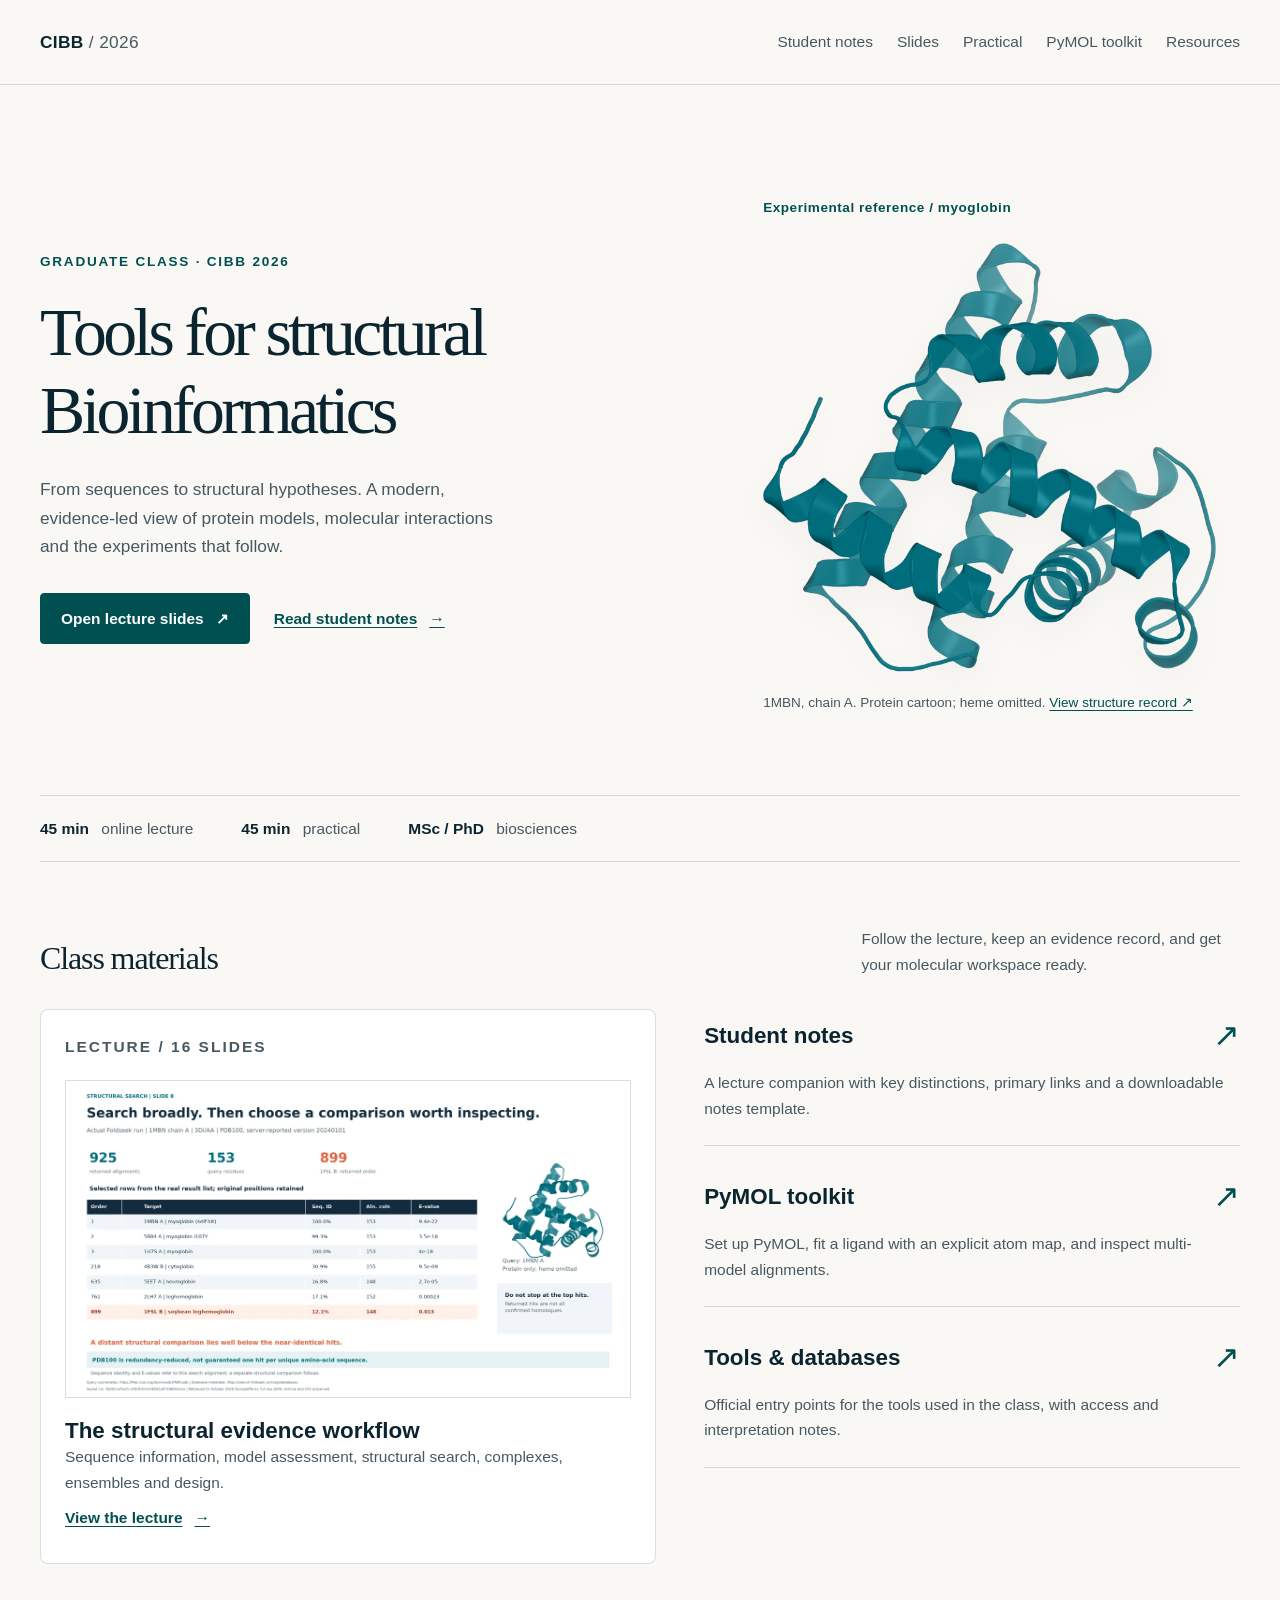
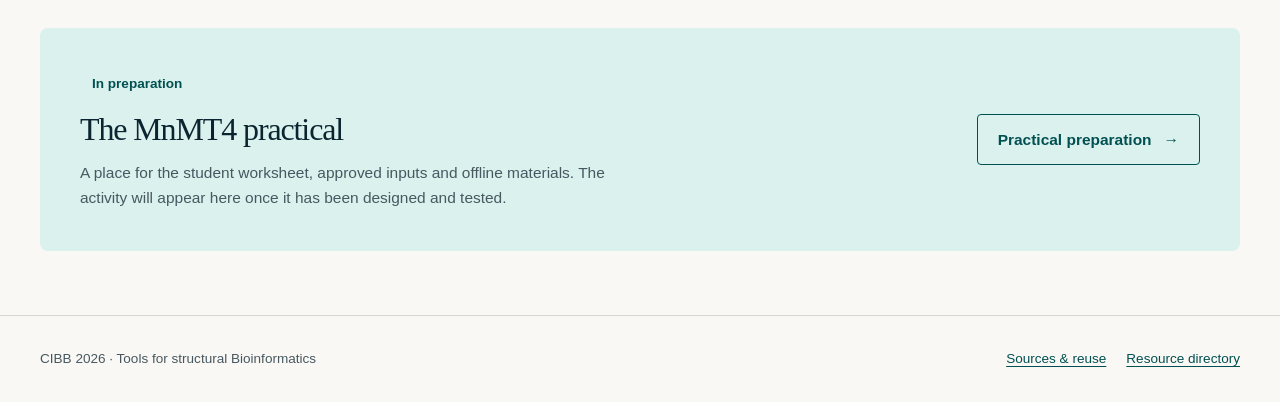
==== docs/index.html @ 9d2aa91b "Initial CIBB 2026 course site" ====
<!doctype html>
<html lang="en"><head><meta charset="utf-8"><meta name="viewport" content="width=device-width, initial-scale=1">
<title>Tools for structural Bioinformatics | CIBB 2026</title><meta name="description" content="A graduate-level class connecting protein sequences, structural predictions, comparison and molecular interactions. Lecture materials, notes and PyMOL tools.">
<meta property="og:title" content="Tools for structural Bioinformatics"><meta property="og:description" content="A graduate-level class connecting protein sequences, structural predictions, comparison and molecular interactions. Lecture materials, notes and PyMOL tools.">
<meta property="og:type" content="website"><meta property="og:image" content="assets/images/myoglobin.webp">
<link rel="preconnect" href="https://api.fontshare.com"><link rel="preconnect" href="https://cdn.fontshare.com" crossorigin>
<link rel="stylesheet" href="assets/base.css"><link rel="stylesheet" href="assets/site.css">
<script src="assets/site.js" defer></script></head><body><a class="skip-link" href="#main">Skip to content</a>
<header class="site-header"><div class="wrap nav-wrap"><a class="wordmark" href="index.html">CIBB<span> / 2026</span></a>
<button class="menu-toggle" data-menu aria-expanded="false" aria-controls="main-navigation">Menu</button>
<nav id="main-navigation" class="main-nav" aria-label="Primary"><a href="notes.html">Student notes</a><a href="slides.html">Slides</a><a href="practical.html">Practical</a><a href="toolkit.html">PyMOL toolkit</a><a href="resources.html">Resources</a></nav></div></header><main id="main"><div class="wrap">
<section class="hero" aria-labelledby="course-title"><div>
<p class="eyebrow">Graduate class · CIBB 2026</p><h1 id="course-title">Tools for structural Bioinformatics</h1>
<p class="lede">From sequences to structural hypotheses. A modern, evidence-led view of protein models, molecular interactions and the experiments that follow.</p>
<div class="hero-actions"><a class="button" href="slides.html">Open lecture slides <span aria-hidden="true">↗</span></a>
<a class="text-link" href="notes.html">Read student notes <span aria-hidden="true">→</span></a></div>
</div><figure class="hero-figure"><p class="figure-label">Experimental reference / myoglobin</p>
<img src="assets/images/myoglobin.webp" width="640" height="600" alt="Teal cartoon of the experimental sperm-whale myoglobin fold" fetchpriority="high">
<figcaption>1MBN, chain A. Protein cartoon; heme omitted. <a href="https://www.rcsb.org/structure/1MBN" target="_blank" rel="noopener noreferrer">View structure record ↗</a></figcaption>
</figure></section>
<div class="course-strip"><span><strong>45 min</strong> online lecture</span><span><strong>45 min</strong> practical</span><span><strong>MSc / PhD</strong> biosciences</span></div>
<section class="section" aria-labelledby="materials-title"><div class="section-heading"><h2 id="materials-title">Class materials</h2>
<p>Follow the lecture, keep an evidence record, and get your molecular workspace ready.</p></div>
<div class="materials"><article class="featured-material"><p class="eyebrow">Lecture / 16 slides</p>
<a href="slides.html#slide-8"><img src="assets/images/foldseek-search.webp" width="1200" height="675" loading="lazy" alt="Lecture slide showing the real myoglobin Foldseek search and the PDB100 caveat"></a>
<h3><a href="slides.html">The structural evidence workflow</a></h3><p>Sequence information, model assessment, structural search, complexes, ensembles and design.</p>
<a class="text-link" href="slides.html">View the lecture <span aria-hidden="true">→</span></a></article>
<div><a class="material-link" href="notes.html"><div class="row"><h3>Student notes</h3><span class="arrow" aria-hidden="true">↗</span></div><p>A lecture companion with key distinctions, primary links and a downloadable notes template.</p></a>
<a class="material-link" href="toolkit.html"><div class="row"><h3>PyMOL toolkit</h3><span class="arrow" aria-hidden="true">↗</span></div><p>Set up PyMOL, fit a ligand with an explicit atom map, and inspect multi-model alignments.</p></a>
<a class="material-link" href="resources.html"><div class="row"><h3>Tools &amp; databases</h3><span class="arrow" aria-hidden="true">↗</span></div><p>Official entry points for the tools used in the class, with access and interpretation notes.</p></a></div></div></section>
<section class="practical-banner" aria-labelledby="practical-title"><div><span class="status">In preparation</span><h2 id="practical-title">The MnMT4 practical</h2>
<p>A place for the student worksheet, approved inputs and offline materials. The activity will appear here once it has been designed and tested.</p></div>
<a class="button secondary" href="practical.html">Practical preparation <span aria-hidden="true">→</span></a></section>
</div></main><footer class="site-footer"><div class="wrap footer-inner">
<p>CIBB 2026 · Tools for structural Bioinformatics</p>
<p><a href="sources.html">Sources &amp; reuse</a><a href="resources.html">Resource directory</a></p>
</div></footer></body></html>
---- docs/assets/base.css ----
*,*::before,*::after{box-sizing:border-box;margin:0;padding:0}
html{-webkit-text-size-adjust:100%;text-size-adjust:100%;-webkit-font-smoothing:antialiased;text-rendering:optimizeLegibility;scroll-behavior:smooth;scroll-padding-top:var(--space-24)}
body{min-height:100dvh;line-height:1.65;font-family:var(--font-body),sans-serif;font-size:var(--text-base);color:var(--color-text);background:var(--color-bg)}
img,picture,video,svg{display:block;max-width:100%;height:auto}
input,button,select,textarea{font:inherit;color:inherit}
h1,h2,h3,h4{line-height:1.16;text-wrap:balance}
p,li,figcaption{text-wrap:pretty}
button{cursor:pointer;background:none;border:0}
a,button,input,select{transition:color 160ms ease,background 160ms ease,border-color 160ms ease}
:focus-visible{outline:3px solid var(--color-primary);outline-offset:4px}
::selection{background:var(--color-tint);color:var(--color-text)}
table{border-collapse:collapse;width:100%}
.sr-only{position:absolute;width:1px;height:1px;margin:-1px;overflow:hidden;clip:rect(0,0,0,0);white-space:nowrap}
[hidden]{display:none!important}
@media(prefers-reduced-motion:reduce){html{scroll-behavior:auto}*,*::before,*::after{animation-duration:.01ms!important;transition-duration:.01ms!important}}
---- docs/assets/site.css ----
@import url("https://api.fontshare.com/v2/css?f[]=zodiak@400,500&f[]=satoshi@400,500,700&display=swap");
:root{
 --font-display:"Zodiak",Georgia,serif;--font-body:"Satoshi",Arial,sans-serif;
 --color-bg:oklch(98% .006 90);--color-surface:oklch(100% 0 0);--color-tint:oklch(94% .025 185);
 --color-text:oklch(25% .038 230);--color-muted:oklch(45% .025 230);--color-primary:oklch(39% .07 195);
 --color-hover:oklch(30% .055 195);--color-line:oklch(25% .038 230/.15);
 --text-xs:clamp(.75rem,.72rem + .16vw,.875rem);--text-sm:clamp(.875rem,.84rem + .16vw,1rem);
 --text-base:clamp(1rem,.97rem + .14vw,1.1rem);--text-lg:clamp(1.125rem,1rem + .5vw,1.4rem);
 --text-xl:clamp(1.5rem,1.2rem + 1vw,2.1rem);--text-2xl:clamp(2rem,1.7rem + 1.4vw,3rem);
 --text-hero:clamp(2.7rem,1.6rem + 3.3vw,5rem);
 --space-1:.25rem;--space-2:.5rem;--space-3:.75rem;--space-4:1rem;--space-5:1.25rem;--space-6:1.5rem;
 --space-8:2rem;--space-10:2.5rem;--space-12:3rem;--space-16:4rem;--space-20:5rem;--space-24:6rem;--space-32:8rem;
 --radius-sm:.25rem;--radius-md:.5rem;--radius-lg:.75rem;--content-wide:1200px;
}
a{color:var(--color-primary);text-underline-offset:.22em}
a:hover{color:var(--color-hover)}
button:active,.button:active{transform:translateY(1px)}
.wrap{width:min(calc(100% - var(--space-12)),var(--content-wide));margin-inline:auto}
.skip-link{position:fixed;left:var(--space-4);top:var(--space-4);z-index:1000;background:white;padding:var(--space-3);transform:translateY(-180%)}
.skip-link:focus{transform:none}
.site-header{position:sticky;top:0;z-index:50;background:var(--color-bg);border-bottom:1px solid var(--color-line)}
.nav-wrap{min-height:84px;display:flex;align-items:center;justify-content:space-between;gap:var(--space-8)}
.wordmark{font-weight:700;color:var(--color-text);text-decoration:none;letter-spacing:.02em;font-size:var(--text-base);padding-block:var(--space-3);white-space:nowrap}
.wordmark span{font-weight:400;color:var(--color-muted)}
.main-nav{display:flex;align-items:center;gap:var(--space-6)}
.main-nav a{display:inline-flex;align-items:center;min-height:44px;color:var(--color-muted);font-size:var(--text-sm);text-decoration:none}
.main-nav a[aria-current=page]{color:var(--color-text);box-shadow:inset 0 -2px var(--color-primary)}
.main-nav a:hover{color:var(--color-primary)}
.menu-toggle{display:none;min-height:44px;padding-inline:var(--space-3);border:1px solid var(--color-line);border-radius:var(--radius-sm);font-size:var(--text-sm)}
.eyebrow{font-size:var(--text-xs);font-weight:700;letter-spacing:.13em;text-transform:uppercase;color:var(--color-primary)}
.hero{display:grid;grid-template-columns:1.3fr 1fr;gap:var(--space-12);align-items:center;padding-block:var(--space-20) var(--space-16);min-height:640px}
h1{font-family:var(--font-display);font-weight:400;font-size:var(--text-hero);letter-spacing:-.055em}
.hero h1{margin-block:var(--space-5) var(--space-6);max-width:15ch}
.lede{color:var(--color-muted);max-width:49ch;font-size:var(--text-base)}
.hero-actions{display:flex;align-items:center;gap:var(--space-6);flex-wrap:wrap;margin-top:var(--space-8)}
.button{display:inline-flex;align-items:center;justify-content:center;gap:var(--space-3);padding:var(--space-3) var(--space-5);min-height:48px;font-weight:700;font-size:var(--text-sm);border:1px solid var(--color-primary);border-radius:var(--radius-sm);text-decoration:none;background:var(--color-primary);color:white}
.button:hover{background:var(--color-hover);color:white;border-color:var(--color-hover)}
.button.secondary{background:transparent;color:var(--color-primary)}
.button.secondary:hover{background:var(--color-tint)}
.text-link{display:inline-flex;align-items:center;min-height:44px;gap:var(--space-3);font-size:var(--text-sm);font-weight:700}
.hero-figure{position:relative;padding:var(--space-8) var(--space-6) var(--space-4)}
.hero-figure img{width:100%;max-height:430px;object-fit:contain;filter:drop-shadow(0 12px 16px oklch(25% .038 230/.04))}
figcaption{margin-top:var(--space-5);font-size:var(--text-xs);color:var(--color-muted)}
.figure-label{font-size:var(--text-xs);letter-spacing:.04em;color:var(--color-primary);font-weight:700;margin-bottom:var(--space-6)}
.course-strip{display:flex;border-block:1px solid var(--color-line);padding-block:var(--space-5);gap:var(--space-12);flex-wrap:wrap;font-size:var(--text-sm);color:var(--color-muted)}
.course-strip strong{color:var(--color-text);margin-right:var(--space-2)}
.section{padding-block:var(--space-16)}
.section-heading{display:flex;align-items:end;justify-content:space-between;gap:var(--space-6);margin-bottom:var(--space-8)}
h2{font-size:var(--text-xl);font-weight:500;font-family:var(--font-display);letter-spacing:-.035em}
h3{font-size:var(--text-lg);font-weight:700}
.section-heading p{color:var(--color-muted);max-width:44ch;font-size:var(--text-sm)}
.materials{display:grid;grid-template-columns:1.15fr 1fr;gap:var(--space-12)}
.featured-material{background:var(--color-surface);border:1px solid var(--color-line);padding:var(--space-6);border-radius:var(--radius-md)}
.featured-material img{border:1px solid var(--color-line);width:100%;aspect-ratio:16/9;object-fit:contain;background:white;margin-block:var(--space-5)}
.featured-material h3 a{color:var(--color-text);text-decoration:none}
.featured-material p,.material-link p{color:var(--color-muted);font-size:var(--text-sm)}
.material-link{display:block;text-decoration:none;border-bottom:1px solid var(--color-line);padding-block:var(--space-6);color:var(--color-text)}
.material-link:first-child{padding-top:0}
.material-link .row{display:flex;justify-content:space-between;align-items:center;gap:var(--space-6);margin-bottom:var(--space-2)}
.material-link:hover h3{color:var(--color-primary)}
.material-link .arrow{font-size:var(--text-xl);color:var(--color-primary)}
.status{display:inline-flex;align-items:center;min-height:28px;padding-inline:var(--space-3);font-size:var(--text-xs);font-weight:700;color:var(--color-primary);background:var(--color-tint);border-radius:var(--radius-sm)}
.practical-banner{display:grid;grid-template-columns:1fr auto;gap:var(--space-10);align-items:center;background:var(--color-tint);padding:var(--space-10);margin-bottom:var(--space-16);border-radius:var(--radius-md)}
.practical-banner h2{margin-block:var(--space-3)}
.practical-banner p{max-width:66ch;color:var(--color-muted);font-size:var(--text-sm)}
.page-head{padding-block:var(--space-12) var(--space-10)}
.page-head h1{font-size:var(--text-2xl);margin-block:var(--space-4);letter-spacing:-.04em}
.page-head p{max-width:68ch;color:var(--color-muted)}
.page-head .actions{display:flex;gap:var(--space-4);flex-wrap:wrap;margin-top:var(--space-6)}
.reading-layout{display:grid;grid-template-columns:225px minmax(0,1fr);gap:var(--space-16);align-items:start;padding-bottom:var(--space-20)}
.toc{position:sticky;top:110px;font-size:var(--text-sm);color:var(--color-muted)}
.toc ul{list-style:none}
.toc li{margin-block:var(--space-2)}
.toc a{display:block;padding-block:var(--space-1);color:var(--color-muted);text-decoration:none}
.toc a:hover{color:var(--color-primary)}
.toc ul ul{padding-left:var(--space-3)}
.article{max-width:72ch;min-width:0}
.article h2{margin-block:var(--space-12) var(--space-5);font-family:var(--font-body);font-weight:700;font-size:var(--text-xl);letter-spacing:-.025em}
.article h2:first-child{margin-top:0}
.article h3{margin-block:var(--space-8) var(--space-4)}
.article p,.article ul,.article ol{margin-bottom:var(--space-5)}
.article li{margin-bottom:var(--space-2)}
.article ul,.article ol{padding-left:var(--space-6)}
.article img{margin-block:var(--space-8);width:100%;background:white;border:1px solid var(--color-line)}
.article a{overflow-wrap:anywhere}
code,pre{font-family:ui-monospace,"DejaVu Sans Mono",monospace;font-size:var(--text-sm)}
code{background:var(--color-tint);padding:.08em .25em}
pre{background:var(--color-text);color:var(--color-bg);padding:var(--space-5);border-radius:var(--radius-sm);overflow:auto;margin-block:var(--space-5);line-height:1.6}
pre code{background:none;padding:0;color:inherit}
.article table{display:block;overflow:auto;margin-block:var(--space-5);font-size:var(--text-sm)}
th,td{text-align:left;padding:var(--space-3);border-bottom:1px solid var(--color-line)}
.toolkit-lead{display:grid;grid-template-columns:1fr 1fr;gap:var(--space-10);margin-bottom:var(--space-12)}
.toolkit-panel{padding:var(--space-8);background:var(--color-surface);border:1px solid var(--color-line)}
.toolkit-panel h2{margin-bottom:var(--space-4)}
.toolkit-panel p{margin-block:var(--space-4);color:var(--color-muted)}
.toolkit-panel .button{margin-top:var(--space-4)}
.toolkit-read{max-width:80ch;padding-bottom:var(--space-16)}
.resource-controls{display:flex;gap:var(--space-4);flex-wrap:wrap;align-items:end;margin-bottom:var(--space-6)}
.resource-controls label{display:grid;gap:var(--space-2);font-size:var(--text-sm);font-weight:700;flex:1;min-width:180px}
input,select{min-height:48px;padding:var(--space-3);border:1px solid var(--color-line);background:white;border-radius:var(--radius-sm);width:100%;font-size:var(--text-sm)}
.resource-count{font-size:var(--text-sm);color:var(--color-muted);margin-bottom:var(--space-5)}
.resource-grid{display:grid;grid-template-columns:1fr 1fr;gap:var(--space-6);padding-bottom:var(--space-16)}
.resource{padding:var(--space-6);border:1px solid var(--color-line);border-radius:var(--radius-sm);background:var(--color-surface);min-width:0}
.resource .eyebrow{margin-bottom:var(--space-3)}
.resource h2{font-family:var(--font-body);font-size:var(--text-lg);font-weight:700;letter-spacing:0}
.resource p{font-size:var(--text-sm);color:var(--color-muted);margin-block:var(--space-3)}
.resource-url{display:block;font-size:var(--text-xs);color:var(--color-muted);overflow-wrap:anywhere;user-select:all}
.resource .text-link{font-size:var(--text-xs)}
.empty{padding:var(--space-10);background:var(--color-tint);margin-bottom:var(--space-16)}
.empty p{margin-bottom:var(--space-4)}
.slide-shell{padding-bottom:var(--space-16)}
.slide-frame{background:white;border:1px solid var(--color-line);aspect-ratio:16/9;display:flex;align-items:center;justify-content:center}
.slide-frame img{width:100%;height:100%;object-fit:contain}
.slide-controls{display:none;align-items:center;justify-content:space-between;gap:var(--space-3);padding-block:var(--space-4);flex-wrap:wrap}
.js .slide-controls{display:flex}
.slide-controls .buttons{display:flex;gap:var(--space-2)}
.slide-controls button,.slide-controls .buttons a{padding:var(--space-3) var(--space-4);min-height:44px;border:1px solid var(--color-line);border-radius:var(--radius-sm);font-size:var(--text-sm)}
.slide-controls .buttons a{display:inline-flex;align-items:center;text-decoration:none}
.slide-controls button:disabled{opacity:.45;cursor:not-allowed}
.slide-controls button:not(:disabled):hover{background:var(--color-tint)}
.slide-controls select{max-width:560px}
.slide-controls label{flex:1;min-width:150px}
.slide-description{font-size:var(--text-sm);color:var(--color-muted);margin-block:var(--space-3) var(--space-6)}
.slide-downloads{display:flex;gap:var(--space-6);flex-wrap:wrap;font-size:var(--text-sm)}
.slide-grid{display:grid;grid-template-columns:repeat(4,minmax(0,1fr));gap:var(--space-5);margin-top:var(--space-10)}
.slide-thumb{display:block;padding:var(--space-2);border:1px solid var(--color-line);border-radius:var(--radius-sm);text-align:left;text-decoration:none}
.slide-thumb[aria-current=true]{border-color:var(--color-primary);background:var(--color-tint)}
.slide-thumb img{width:100%;aspect-ratio:16/9;object-fit:contain;background:white}
.slide-thumb span{display:block;font-size:var(--text-xs);padding-top:var(--space-2);color:var(--color-muted)}
.notice{font-size:var(--text-sm);color:var(--color-primary);padding-block:var(--space-3)}
.site-footer{border-top:1px solid var(--color-line);padding-block:var(--space-8);color:var(--color-muted);font-size:var(--text-xs)}
.footer-inner{display:flex;justify-content:space-between;gap:var(--space-6);flex-wrap:wrap}
.footer-inner a{margin-left:var(--space-5)}
.img-fallback{padding:var(--space-8);background:var(--color-tint);color:var(--color-text);text-align:center}
@media(max-width:900px){
 .hero{gap:var(--space-5);min-height:540px;padding-block:var(--space-12)}
 .hero-figure{padding:var(--space-4)}.main-nav{gap:var(--space-4)}
 .materials{gap:var(--space-8)}.reading-layout{grid-template-columns:175px minmax(0,1fr);gap:var(--space-8)}
 .slide-grid{grid-template-columns:repeat(3,minmax(0,1fr))}
}
@media(max-width:650px){
 .wrap{width:calc(100% - var(--space-8))}.nav-wrap{min-height:72px;flex-wrap:wrap;gap:0;padding-block:var(--space-3)}
 .js .menu-toggle{display:block}.main-nav{display:flex;flex-basis:100%;flex-wrap:wrap;gap:var(--space-2) var(--space-5);padding-top:var(--space-3)}
 .js .main-nav{display:none}.js .main-nav.is-open{display:flex}
 .hero{grid-template-columns:1fr;min-height:0;padding-block:var(--space-10);gap:var(--space-5)}
 .hero h1{max-width:17ch}.hero-figure{max-width:370px;width:100%;margin-inline:auto}
 .hero-figure img{max-height:300px}.figure-label{margin-bottom:var(--space-3)}
 .course-strip{gap:var(--space-3) var(--space-6)}.section{padding-block:var(--space-10)}
 .section-heading{display:block}.section-heading p{margin-top:var(--space-4)}
 .materials,.toolkit-lead,.resource-grid{grid-template-columns:1fr}
 .practical-banner{grid-template-columns:1fr;padding:var(--space-6);gap:var(--space-5)}
 .reading-layout{grid-template-columns:1fr;gap:var(--space-8)}
 .toc{position:static;border-bottom:1px solid var(--color-line);padding-bottom:var(--space-6)}
 .page-head{padding-block:var(--space-8)}.slide-grid{grid-template-columns:repeat(2,minmax(0,1fr))}
 .slide-controls .buttons{width:100%;justify-content:space-between}
 .slide-controls select{max-width:100%}.toolkit-panel{padding:var(--space-6)}
 .footer-inner{display:block}.footer-inner p+ p{margin-top:var(--space-3)}.footer-inner a{margin-left:0;margin-right:var(--space-5)}
}
@media print{
 .site-header,.site-footer,.toc,.page-head .actions,.slide-controls,.slide-grid,.skip-link{display:none!important}
 body{background:white;color:black}.wrap{width:100%}.reading-layout{display:block}
 .article{max-width:100%}a{color:inherit}.page-head{padding-top:0}
}
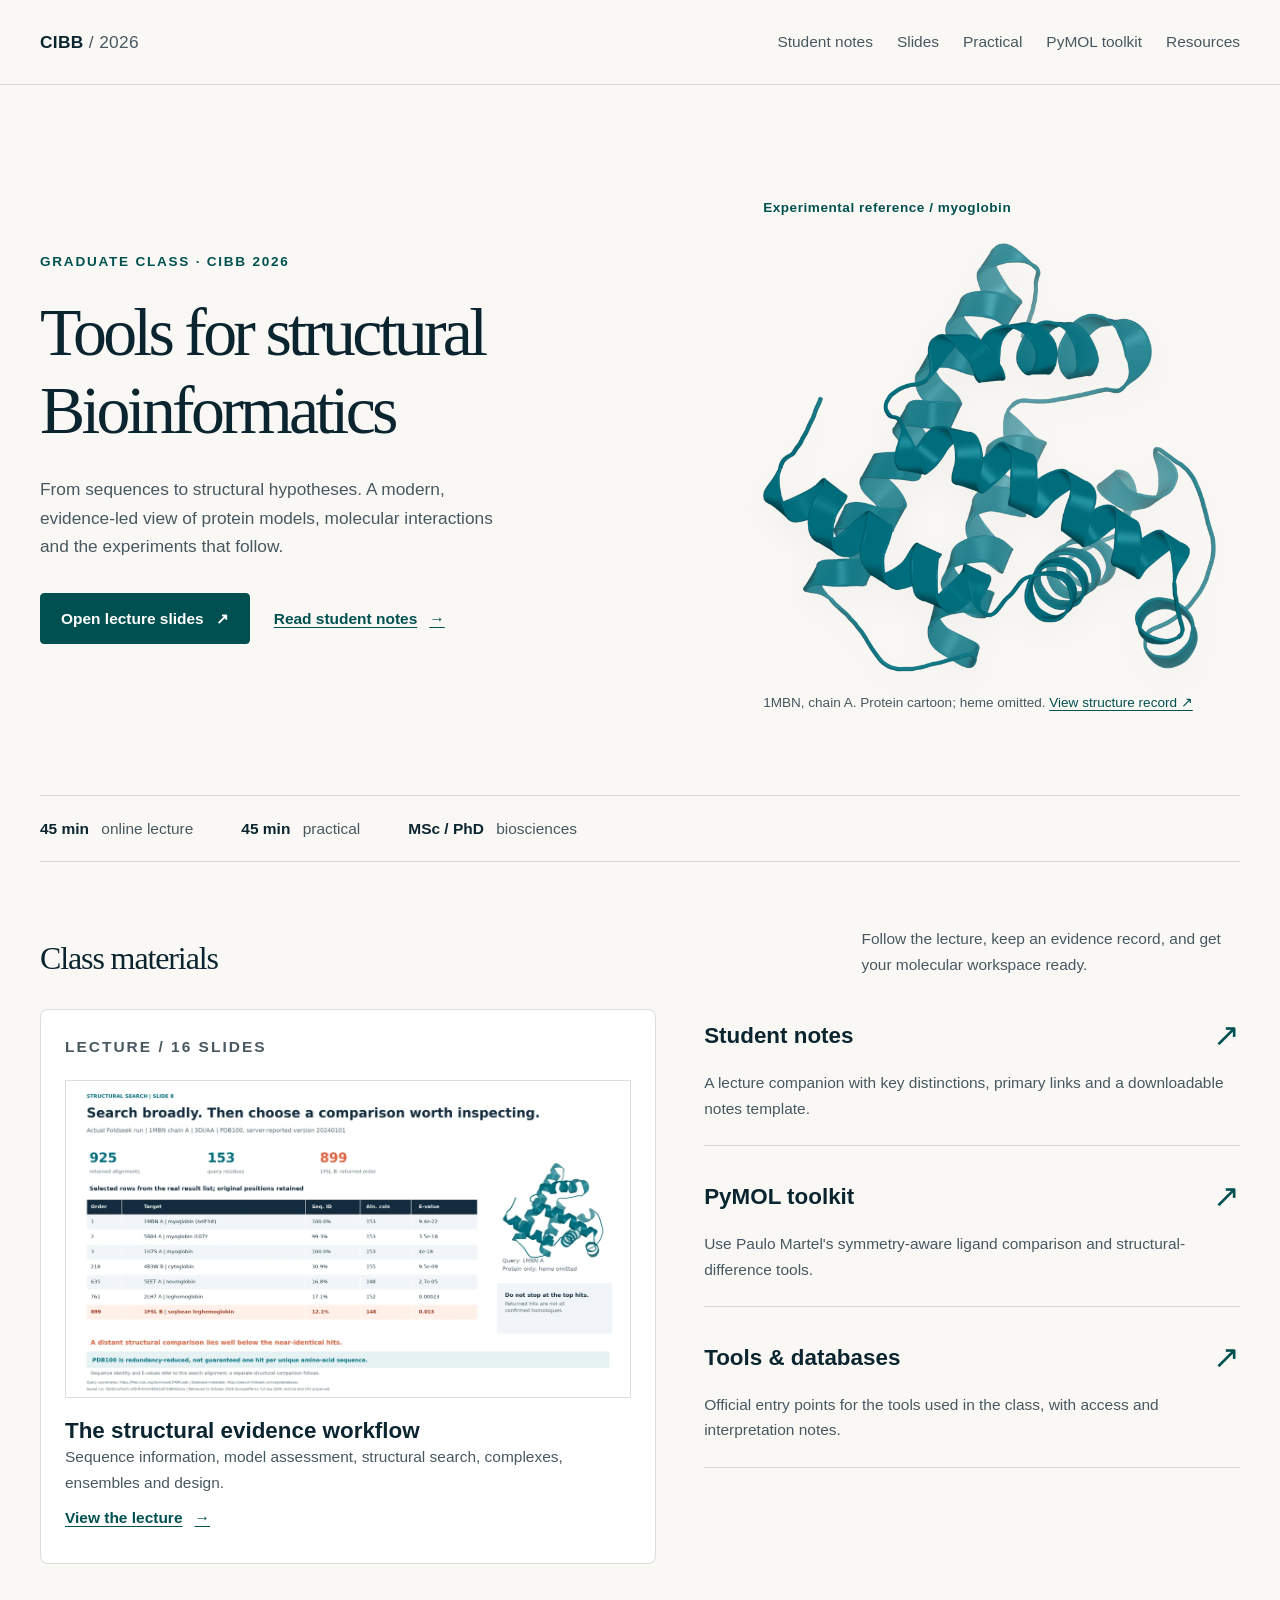
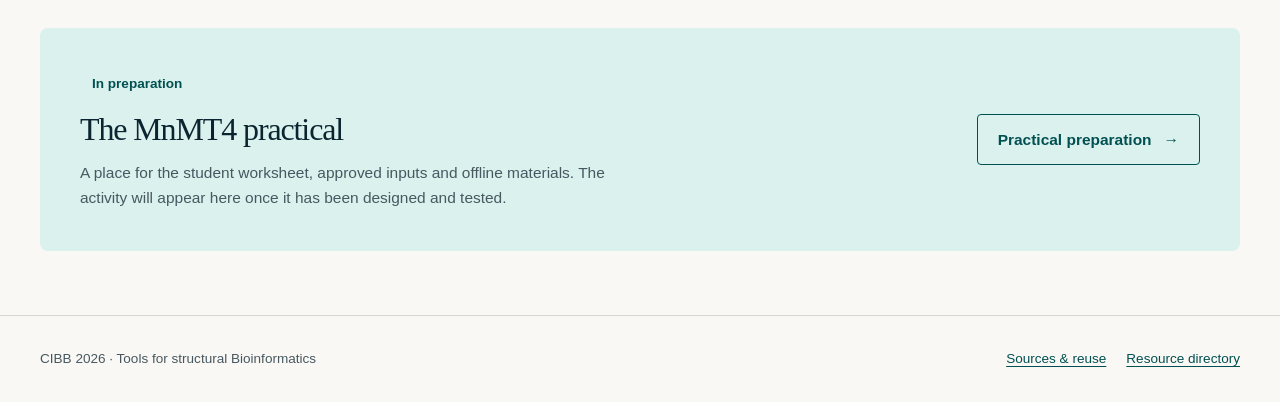
==== commit 9ff45197: "Complete PyMOL toolkit update" ====
--- a/docs/index.html
+++ b/docs/index.html
@@ -26,7 +26,7 @@
 <h3><a href="slides.html">The structural evidence workflow</a></h3><p>Sequence information, model assessment, structural search, complexes, ensembles and design.</p>
 <a class="text-link" href="slides.html">View the lecture <span aria-hidden="true">→</span></a></article>
 <div><a class="material-link" href="notes.html"><div class="row"><h3>Student notes</h3><span class="arrow" aria-hidden="true">↗</span></div><p>A lecture companion with key distinctions, primary links and a downloadable notes template.</p></a>
-<a class="material-link" href="toolkit.html"><div class="row"><h3>PyMOL toolkit</h3><span class="arrow" aria-hidden="true">↗</span></div><p>Set up PyMOL, fit a ligand with an explicit atom map, and inspect multi-model alignments.</p></a>
+<a class="material-link" href="toolkit.html"><div class="row"><h3>PyMOL toolkit</h3><span class="arrow" aria-hidden="true">↗</span></div><p>Use Paulo Martel's symmetry-aware ligand comparison and structural-difference tools.</p></a>
 <a class="material-link" href="resources.html"><div class="row"><h3>Tools &amp; databases</h3><span class="arrow" aria-hidden="true">↗</span></div><p>Official entry points for the tools used in the class, with access and interpretation notes.</p></a></div></div></section>
 <section class="practical-banner" aria-labelledby="practical-title"><div><span class="status">In preparation</span><h2 id="practical-title">The MnMT4 practical</h2>
 <p>A place for the student worksheet, approved inputs and offline materials. The activity will appear here once it has been designed and tested.</p></div>
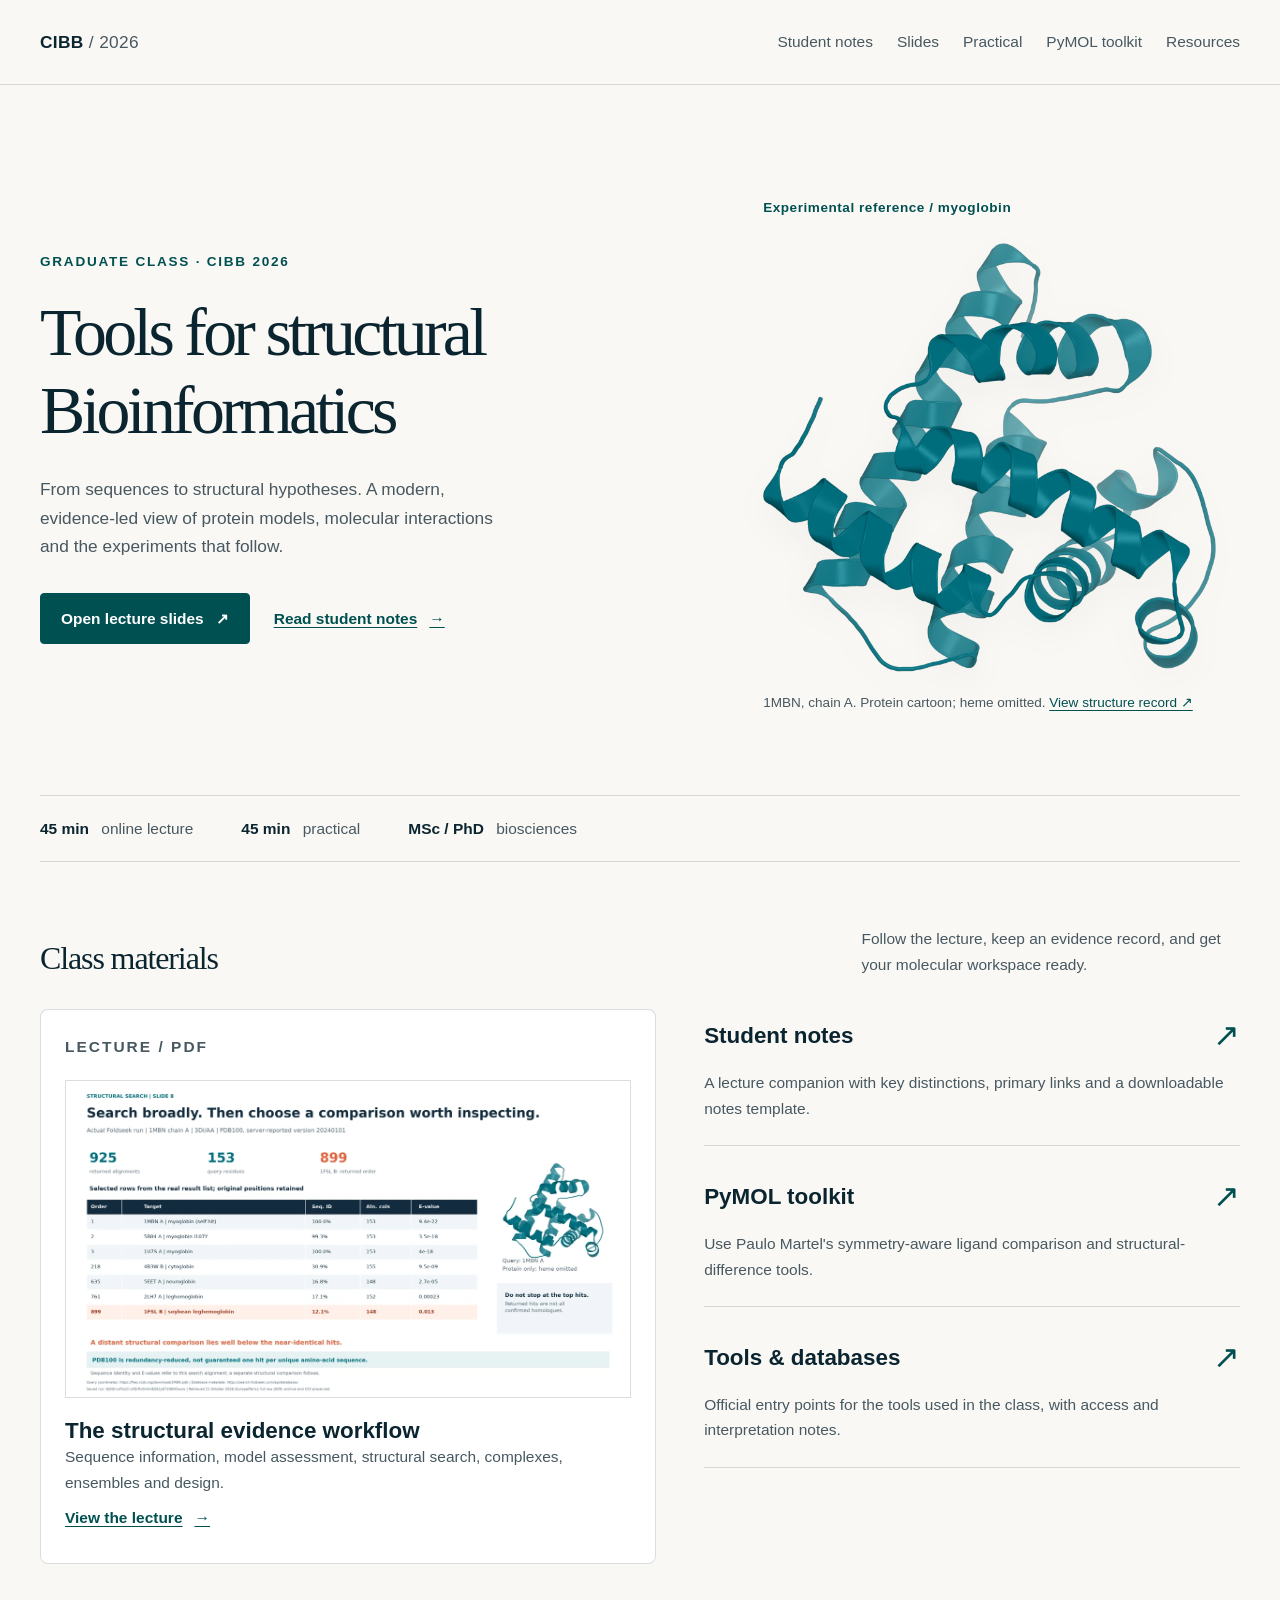
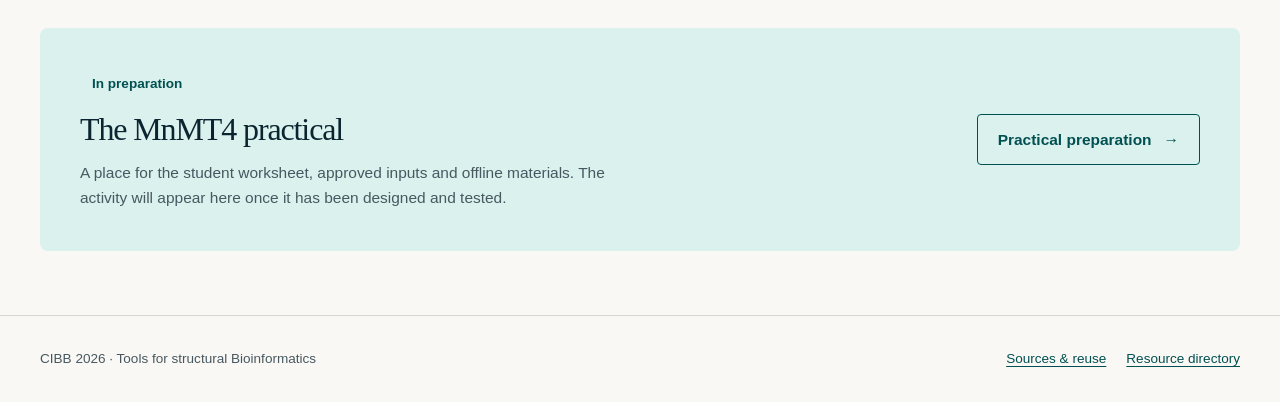
==== commit 4f04ec9a: "Publish lecture as instructor-supplied PDF" ====
--- a/docs/index.html
+++ b/docs/index.html
@@ -21,8 +21,8 @@
 <div class="course-strip"><span><strong>45 min</strong> online lecture</span><span><strong>45 min</strong> practical</span><span><strong>MSc / PhD</strong> biosciences</span></div>
 <section class="section" aria-labelledby="materials-title"><div class="section-heading"><h2 id="materials-title">Class materials</h2>
 <p>Follow the lecture, keep an evidence record, and get your molecular workspace ready.</p></div>
-<div class="materials"><article class="featured-material"><p class="eyebrow">Lecture / 16 slides</p>
-<a href="slides.html#slide-8"><img src="assets/images/foldseek-search.webp" width="1200" height="675" loading="lazy" alt="Lecture slide showing the real myoglobin Foldseek search and the PDB100 caveat"></a>
+<div class="materials"><article class="featured-material"><p class="eyebrow">Lecture / PDF</p>
+<a href="slides.html"><img src="assets/images/foldseek-search.webp" width="1200" height="675" loading="lazy" alt="Lecture illustration showing the real myoglobin Foldseek search and the PDB100 caveat"></a>
 <h3><a href="slides.html">The structural evidence workflow</a></h3><p>Sequence information, model assessment, structural search, complexes, ensembles and design.</p>
 <a class="text-link" href="slides.html">View the lecture <span aria-hidden="true">→</span></a></article>
 <div><a class="material-link" href="notes.html"><div class="row"><h3>Student notes</h3><span class="arrow" aria-hidden="true">↗</span></div><p>A lecture companion with key distinctions, primary links and a downloadable notes template.</p></a>
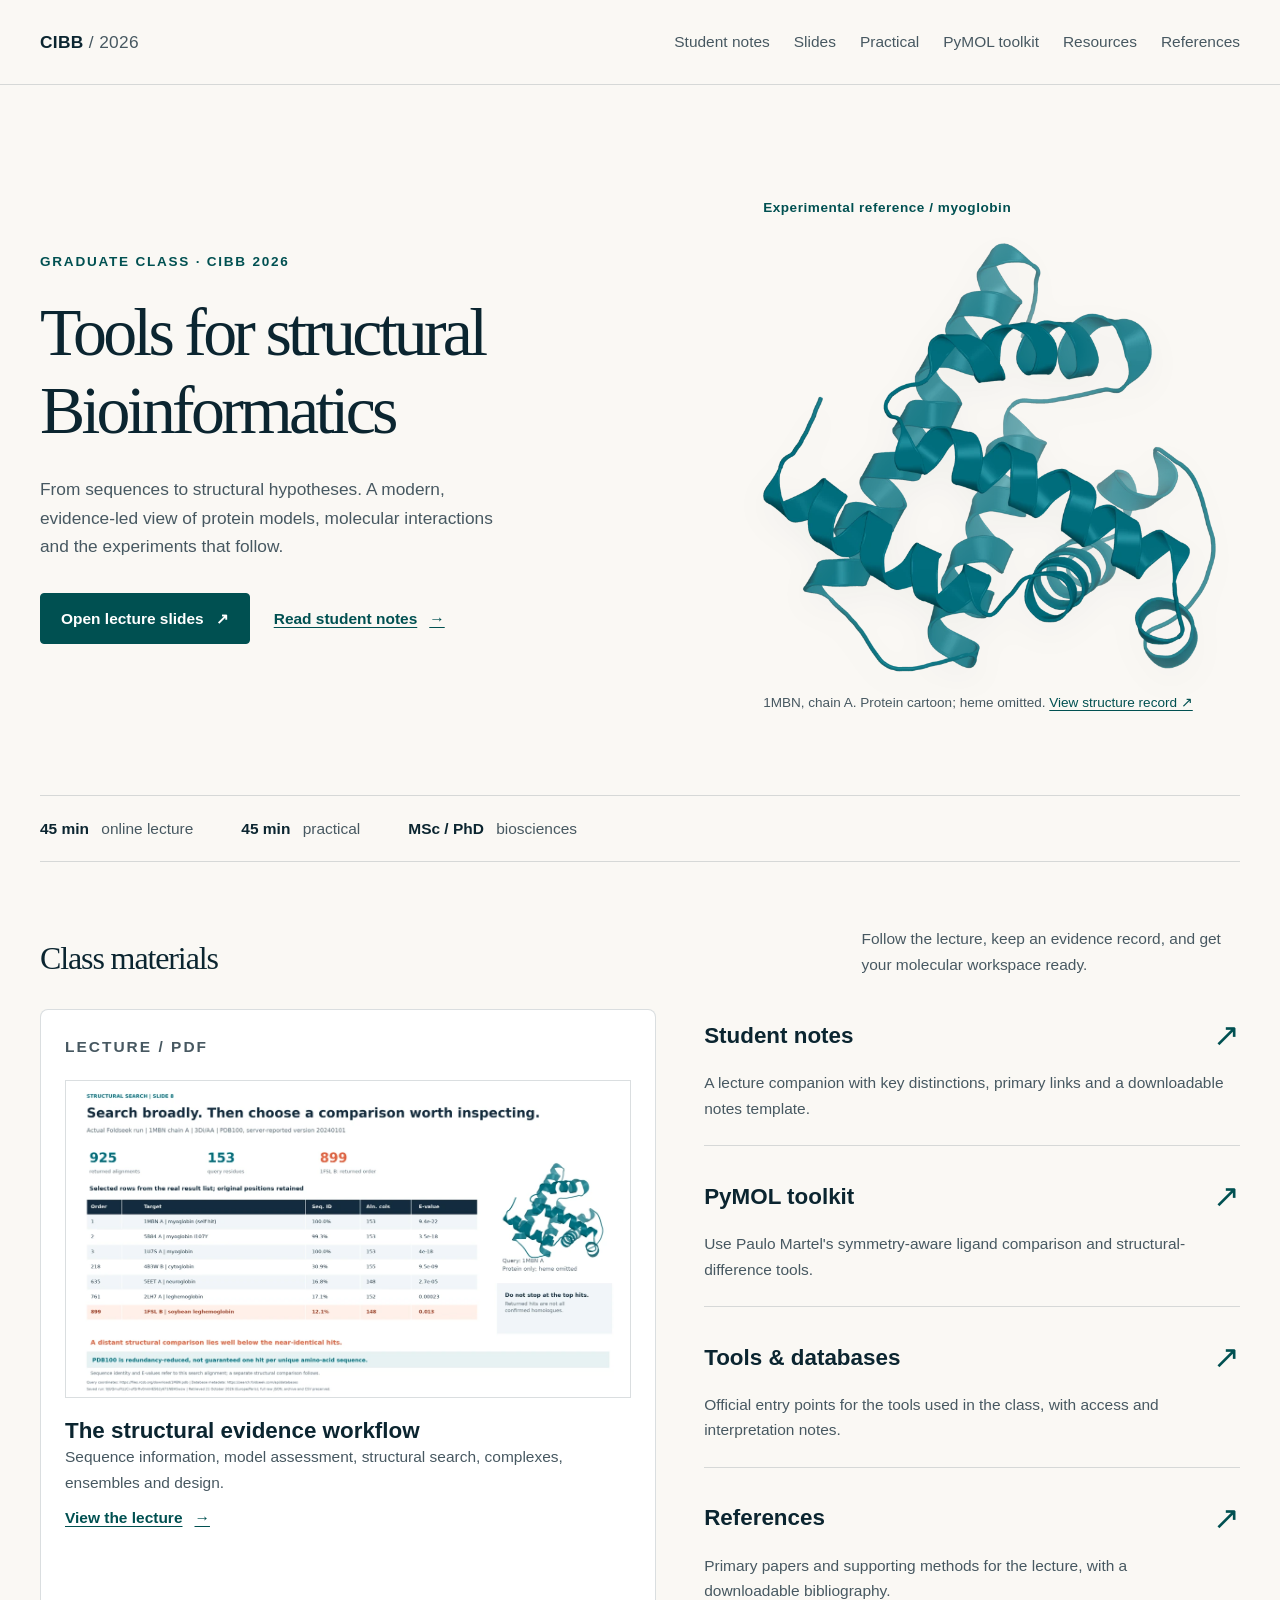
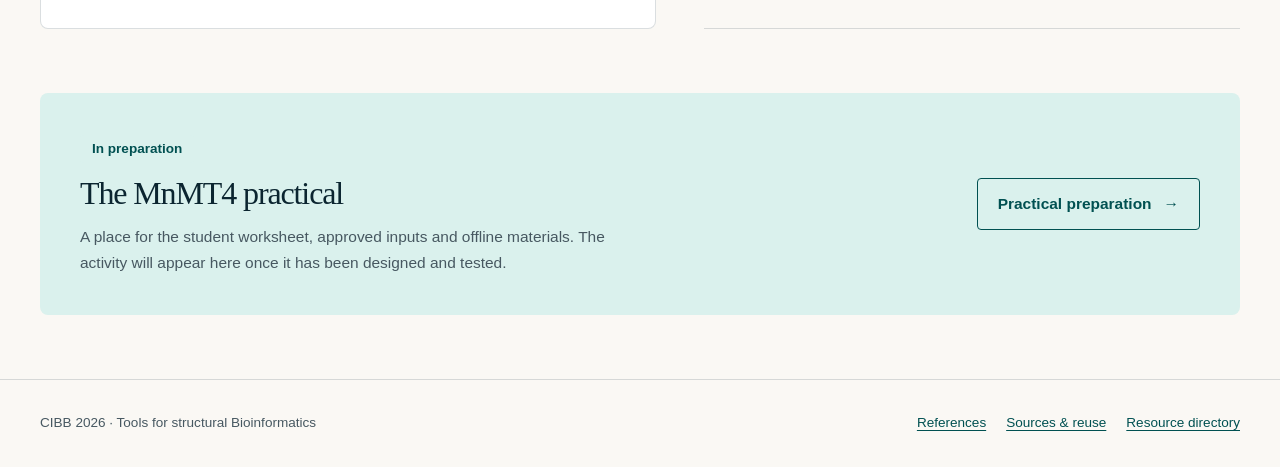
==== commit 7a319ce3: "Add lecture-only References page" ====
--- a/docs/index.html
+++ b/docs/index.html
@@ -8,7 +8,7 @@
 <script src="assets/site.js" defer></script></head><body><a class="skip-link" href="#main">Skip to content</a>
 <header class="site-header"><div class="wrap nav-wrap"><a class="wordmark" href="index.html">CIBB<span> / 2026</span></a>
 <button class="menu-toggle" data-menu aria-expanded="false" aria-controls="main-navigation">Menu</button>
-<nav id="main-navigation" class="main-nav" aria-label="Primary"><a href="notes.html">Student notes</a><a href="slides.html">Slides</a><a href="practical.html">Practical</a><a href="toolkit.html">PyMOL toolkit</a><a href="resources.html">Resources</a></nav></div></header><main id="main"><div class="wrap">
+<nav id="main-navigation" class="main-nav" aria-label="Primary"><a href="notes.html">Student notes</a><a href="slides.html">Slides</a><a href="practical.html">Practical</a><a href="toolkit.html">PyMOL toolkit</a><a href="resources.html">Resources</a><a href="references.html">References</a></nav></div></header><main id="main"><div class="wrap">
 <section class="hero" aria-labelledby="course-title"><div>
 <p class="eyebrow">Graduate class · CIBB 2026</p><h1 id="course-title">Tools for structural Bioinformatics</h1>
 <p class="lede">From sequences to structural hypotheses. A modern, evidence-led view of protein models, molecular interactions and the experiments that follow.</p>
@@ -27,11 +27,12 @@
 <a class="text-link" href="slides.html">View the lecture <span aria-hidden="true">→</span></a></article>
 <div><a class="material-link" href="notes.html"><div class="row"><h3>Student notes</h3><span class="arrow" aria-hidden="true">↗</span></div><p>A lecture companion with key distinctions, primary links and a downloadable notes template.</p></a>
 <a class="material-link" href="toolkit.html"><div class="row"><h3>PyMOL toolkit</h3><span class="arrow" aria-hidden="true">↗</span></div><p>Use Paulo Martel's symmetry-aware ligand comparison and structural-difference tools.</p></a>
-<a class="material-link" href="resources.html"><div class="row"><h3>Tools &amp; databases</h3><span class="arrow" aria-hidden="true">↗</span></div><p>Official entry points for the tools used in the class, with access and interpretation notes.</p></a></div></div></section>
+<a class="material-link" href="resources.html"><div class="row"><h3>Tools &amp; databases</h3><span class="arrow" aria-hidden="true">↗</span></div><p>Official entry points for the tools used in the class, with access and interpretation notes.</p></a>
+<a class="material-link" href="references.html"><div class="row"><h3>References</h3><span class="arrow" aria-hidden="true">↗</span></div><p>Primary papers and supporting methods for the lecture, with a downloadable bibliography.</p></a></div></div></section>
 <section class="practical-banner" aria-labelledby="practical-title"><div><span class="status">In preparation</span><h2 id="practical-title">The MnMT4 practical</h2>
 <p>A place for the student worksheet, approved inputs and offline materials. The activity will appear here once it has been designed and tested.</p></div>
 <a class="button secondary" href="practical.html">Practical preparation <span aria-hidden="true">→</span></a></section>
 </div></main><footer class="site-footer"><div class="wrap footer-inner">
 <p>CIBB 2026 · Tools for structural Bioinformatics</p>
-<p><a href="sources.html">Sources &amp; reuse</a><a href="resources.html">Resource directory</a></p>
+<p><a href="references.html">References</a><a href="sources.html">Sources &amp; reuse</a><a href="resources.html">Resource directory</a></p>
 </div></footer></body></html>
--- a/docs/assets/site.css
+++ b/docs/assets/site.css
@@ -138,10 +138,14 @@
  .materials{gap:var(--space-8)}.reading-layout{grid-template-columns:175px minmax(0,1fr);gap:var(--space-8)}
  .slide-grid{grid-template-columns:repeat(3,minmax(0,1fr))}
 }
-@media(max-width:650px){
- .wrap{width:calc(100% - var(--space-8))}.nav-wrap{min-height:72px;flex-wrap:wrap;gap:0;padding-block:var(--space-3)}
+@media(max-width:960px){
+ html:not(.js) .site-header{position:static}
+ .nav-wrap{min-height:72px;flex-wrap:wrap;gap:0;padding-block:var(--space-3)}
  .js .menu-toggle{display:block}.main-nav{display:flex;flex-basis:100%;flex-wrap:wrap;gap:var(--space-2) var(--space-5);padding-top:var(--space-3)}
  .js .main-nav{display:none}.js .main-nav.is-open{display:flex}
+}
+@media(max-width:650px){
+ .wrap{width:calc(100% - var(--space-8))}
  .hero{grid-template-columns:1fr;min-height:0;padding-block:var(--space-10);gap:var(--space-5)}
  .hero h1{max-width:17ch}.hero-figure{max-width:370px;width:100%;margin-inline:auto}
  .hero-figure img{max-height:300px}.figure-label{margin-bottom:var(--space-3)}
